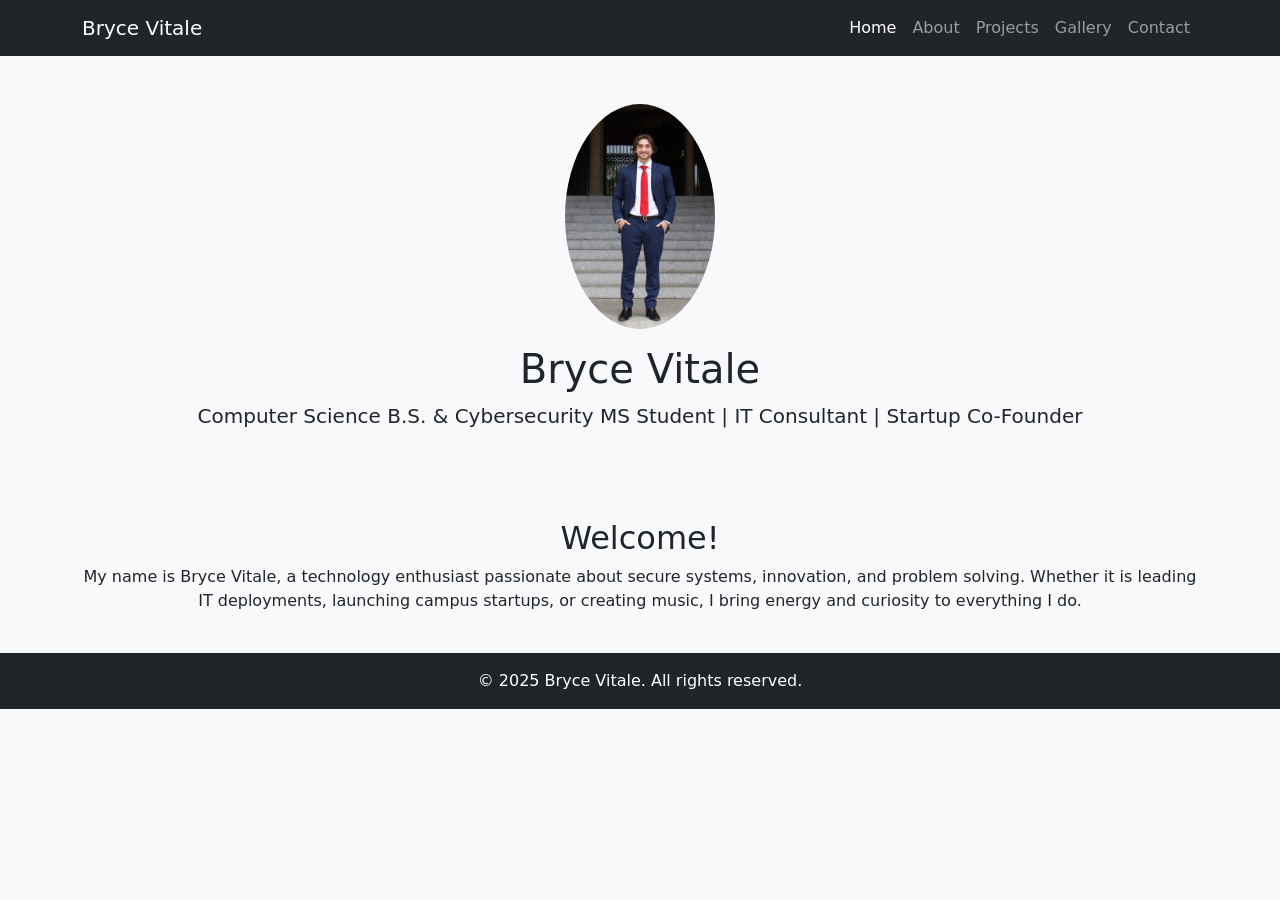
==== index.html @ 7ceeb969 "Add files via upload" ====
<!DOCTYPE html>
<html lang="en">
<head>
  <meta charset="UTF-8" />
  <meta name="viewport" content="width=device-width, initial-scale=1.0" />
  <title>Home | Bryce Vitale</title>
  <link href="https://cdn.jsdelivr.net/npm/bootstrap@5.3.0/dist/css/bootstrap.min.css" rel="stylesheet" />
  <link rel="stylesheet" href="style.css" />
</head>
<body>
  <nav class="navbar navbar-expand-lg navbar-dark bg-dark">
    <div class="container">
      <a class="navbar-brand" href="index.html">Bryce Vitale</a>
      <button class="navbar-toggler" type="button" data-bs-toggle="collapse" data-bs-target="#navbarNav">
        <span class="navbar-toggler-icon"></span>
      </button>
      <div class="collapse navbar-collapse" id="navbarNav">
        <ul class="navbar-nav ms-auto">
          <li class="nav-item"><a class="nav-link" href="index.html">Home</a></li>
          <li class="nav-item"><a class="nav-link" href="about.html">About</a></li>
          <li class="nav-item"><a class="nav-link" href="projects.html">Projects</a></li>
          <li class="nav-item"><a class="nav-link" href="gallery.html">Gallery</a></li>
          <li class="nav-item"><a class="nav-link" href="contact.html">Contact</a></li>
        </ul>
      </div>
    </div>
  </nav>
  <header class="text-center py-5 bg-light">
    <img src="Profile.JPG" class="rounded-circle" width="150" alt="Profile picture of Bryce Vitale" />
    <h1 class="mt-3">Bryce Vitale</h1>
    <p class="lead">Computer Science B.S. & Cybersecurity MS Student | IT Consultant | Startup Co-Founder</p>
  </header>
  <main class="container text-center py-4">
    <h2>Welcome!</h2>
    <p>My name is Bryce Vitale, a technology enthusiast passionate about secure systems, innovation, and problem solving. Whether it is leading IT deployments, launching campus startups, or creating music, I bring energy and curiosity to everything I do.</p>
  </main>
  <footer class="bg-dark text-white text-center py-3">&copy; 2025 Bryce Vitale. All rights reserved.</footer>
  <script src="https://code.jquery.com/jquery-3.7.1.min.js"></script>
  <script src="https://cdn.jsdelivr.net/npm/bootstrap@5.3.0/dist/js/bootstrap.bundle.min.js"></script>
  <script src="script.js"></script>
</body>
</html>
---- style.css ----
body {
  background-color: #f8f9fa;
}
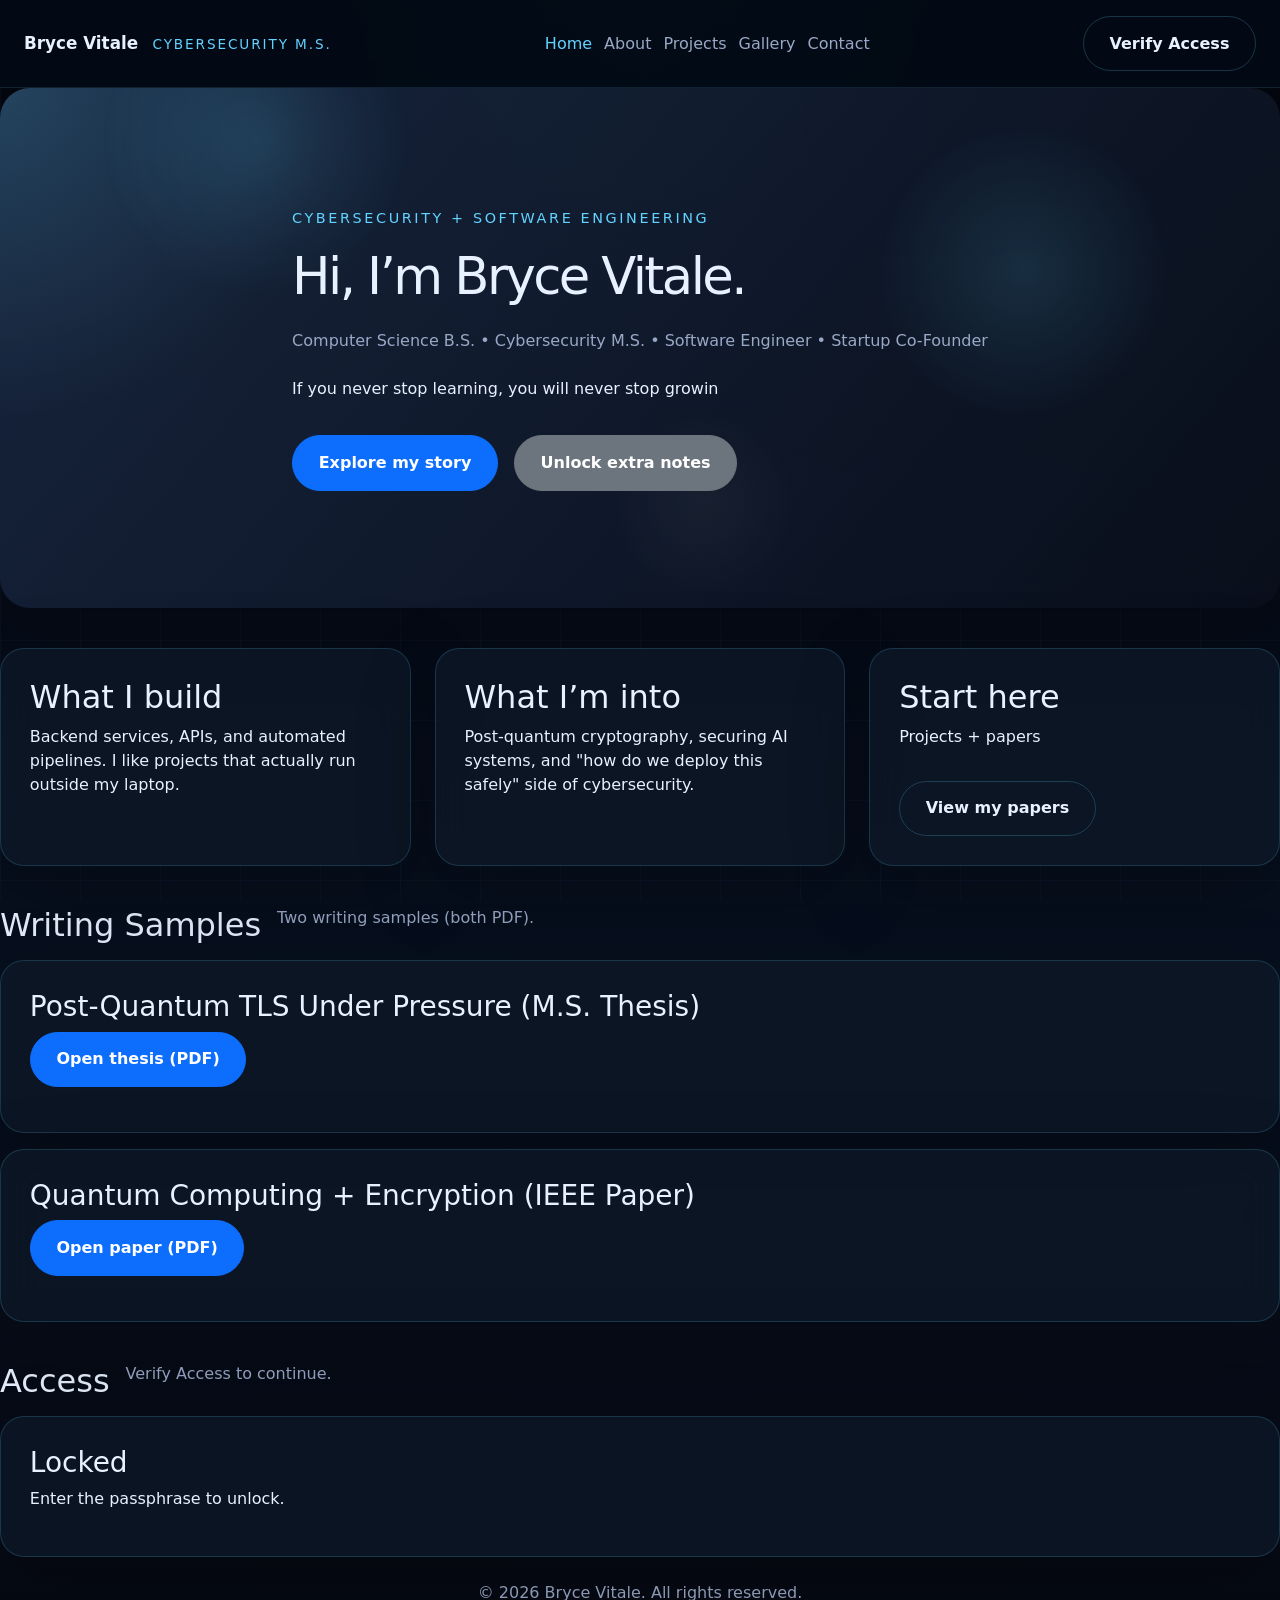
==== commit 2d089885: "Update site files" ====
--- a/index.html
+++ b/index.html
@@ -4,39 +4,121 @@
   <meta charset="UTF-8" />
   <meta name="viewport" content="width=device-width, initial-scale=1.0" />
   <title>Home | Bryce Vitale</title>
+  <meta name="description" content="Home page for Bryce Vitale. Cybersecurity and software engineering." />
   <link href="https://cdn.jsdelivr.net/npm/bootstrap@5.3.0/dist/css/bootstrap.min.css" rel="stylesheet" />
   <link rel="stylesheet" href="style.css" />
 </head>
 <body>
-  <nav class="navbar navbar-expand-lg navbar-dark bg-dark">
-    <div class="container">
-      <a class="navbar-brand" href="index.html">Bryce Vitale</a>
-      <button class="navbar-toggler" type="button" data-bs-toggle="collapse" data-bs-target="#navbarNav">
-        <span class="navbar-toggler-icon"></span>
-      </button>
-      <div class="collapse navbar-collapse" id="navbarNav">
-        <ul class="navbar-nav ms-auto">
-          <li class="nav-item"><a class="nav-link" href="index.html">Home</a></li>
-          <li class="nav-item"><a class="nav-link" href="about.html">About</a></li>
-          <li class="nav-item"><a class="nav-link" href="projects.html">Projects</a></li>
-          <li class="nav-item"><a class="nav-link" href="gallery.html">Gallery</a></li>
-          <li class="nav-item"><a class="nav-link" href="contact.html">Contact</a></li>
-        </ul>
+  <!-- home page -->
+  <!-- ** skip link ** -->
+  <a class="visually-hidden-focusable skip-link" href="#main-content">Skip to main content</a>
+  <div class="page-shell">
+    <!-- ** top nav ** -->
+    <nav class="topbar">
+      <div class="brand-row">
+        <a class="brand" href="index.html">Bryce Vitale</a>
+        <span class="brand-tag">Cybersecurity M.S.</span>
       </div>
+      <ul class="nav-links">
+        <li><a class="nav-link" href="index.html">Home</a></li>
+        <li><a class="nav-link" href="about.html">About</a></li>
+        <li><a class="nav-link" href="projects.html">Projects</a></li>
+        <li><a class="nav-link" href="gallery.html">Gallery</a></li>
+        <li><a class="nav-link" href="contact.html">Contact</a></li>
+      </ul>
+      <button class="btn btn-ghost auth-btn" id="authToggle" type="button">Verify Access</button>
+    </nav>
+
+    <main id="main-content">
+      <!-- ** hero ** -->
+      <section class="hero-section">
+        <div class="hero-grid"></div>
+        <div class="hero-copy">
+          <span class="eyebrow">Cybersecurity + Software Engineering</span>
+          <h1>Hi, I’m Bryce Vitale.</h1>
+          <p class="hero-lead">Computer Science B.S. • Cybersecurity M.S. • Software Engineer • Startup Co-Founder</p>
+          <p class="hero-quote" data-typing="If you never stop learning, you will never stop growing."></p>
+          <div class="hero-actions">
+            <a class="btn btn-primary" href="about.html">Explore my story</a>
+            <button class="btn btn-secondary" id="authOpen" type="button">Unlock extra notes</button>
+          </div>
+        </div>
+      </section>
+
+      <!-- ** quick cards ** -->
+      <section class="feature-grid">
+        <article class="glass-card">
+          <h2>What I build</h2>
+          <p>Backend services, APIs, and automated pipelines. I like projects that actually run outside my laptop.</p>
+        </article>
+        <article class="glass-card">
+          <h2>What I’m into</h2>
+          <p>Post-quantum cryptography, securing AI systems, and "how do we deploy this safely" side of cybersecurity.</p>
+        </article>
+        <article class="glass-card">
+          <h2>Start here</h2>
+          <p>Projects + papers </p>
+          <a class="btn btn-ghost mt-3" href="#papers">View my papers</a>
+        </article>
+      </section>
+
+      <!-- ** writing samples ** -->
+      <section class="panel" id="papers">
+        <div class="panel-header">
+          <h2>Writing Samples</h2>
+          <p>Two writing samples (both PDF).</p>
+        </div>
+        <div class="auth-panel">
+          <div class="panel-card">
+            <h3>Post-Quantum TLS Under Pressure (M.S. Thesis)</h3>
+            <p><a class="btn btn-primary" href="papers/Post_Quantum_TLS_Under_Pressure_Thesis.pdf" target="_blank" rel="noopener">Open thesis (PDF)</a></p>
+          </div>
+          <div class="panel-card">
+            <h3>Quantum Computing + Encryption (IEEE Paper)</h3>
+            <p><a class="btn btn-primary" href="papers/Quantum_Encryption_Hybrid_Paper.pdf" target="_blank" rel="noopener">Open paper (PDF)</a></p>
+          </div>
+        </div>
+      </section>
+
+      <!-- ** locked section ** -->
+      <section class="panel">
+        <div class="panel-header">
+          <h2>Access</h2>
+          <p>Verify Access to continue.</p>
+        </div>
+        <div class="auth-panel" id="authPanel">
+          <div class="panel-card">
+            <h3>Locked</h3>
+            <p>Enter the passphrase to unlock.</p>
+          </div>
+        </div>
+      </section>
+    </main>
+
+    <!-- ** footer ** -->
+    <footer class="site-footer">&copy; 2026 Bryce Vitale. All rights reserved.</footer>
+  </div>
+
+  <!-- ** verify access modal ** -->
+  <div class="modal-overlay hidden" id="authModal" role="dialog" aria-modal="true" aria-labelledby="authModalTitle">
+    <div class="modal-card">
+      <div class="modal-card-header">
+        <h2 id="authModalTitle">Authentication required</h2>
+        <p>Enter the passphrase to unlock.</p>
+      </div>
+      <form id="authForm" class="auth-form">
+        <label class="form-label" for="authInput">Passphrase</label>
+        <input class="form-control" id="authInput" type="password" autocomplete="current-password" required />
+        <div class="modal-actions">
+          <button class="btn btn-primary" type="submit">Unlock</button>
+          <button class="btn btn-ghost" type="button" id="authClose">Cancel</button>
+        </div>
+        <p class="hint">Access is stored in this browser.</p>
+      </form>
     </div>
-  </nav>
-  <header class="text-center py-5 bg-light">
-    <img src="Profile.JPG" class="rounded-circle" width="150" alt="Profile picture of Bryce Vitale" />
-    <h1 class="mt-3">Bryce Vitale</h1>
-    <p class="lead">Computer Science B.S. & Cybersecurity MS Student | IT Consultant | Startup Co-Founder</p>
-  </header>
-  <main class="container text-center py-4">
-    <h2>Welcome!</h2>
-    <p>My name is Bryce Vitale, a technology enthusiast passionate about secure systems, innovation, and problem solving. Whether it is leading IT deployments, launching campus startups, or creating music, I bring energy and curiosity to everything I do.</p>
-  </main>
-  <footer class="bg-dark text-white text-center py-3">&copy; 2025 Bryce Vitale. All rights reserved.</footer>
-  <script src="https://code.jquery.com/jquery-3.7.1.min.js"></script>
-  <script src="https://cdn.jsdelivr.net/npm/bootstrap@5.3.0/dist/js/bootstrap.bundle.min.js"></script>
-  <script src="script.js"></script>
+  </div>
+
+  <script src="https://cdn.jsdelivr.net/npm/bootstrap@5.3.0/dist/js/bootstrap.bundle.min.js" defer></script>
+  <script src="script.js" defer></script>
 </body>
-</html>
+</html>
--- a/style.css
+++ b/style.css
@@ -1,3 +1,509 @@
+:root {
+  color-scheme: dark;
+  --bg: #060712;
+  --surface: rgba(13, 22, 36, 0.92);
+  --surface-soft: rgba(18, 30, 50, 0.94);
+  --surface-strong: rgba(15, 23, 40, 0.98);
+  --text: #e7f1ff;
+  --muted: #99a8c6;
+  --accent: #62d3ff;
+  --accent-dark: #2cb5ff;
+  --border: rgba(98, 211, 255, 0.18);
+  --shadow: 0 24px 80px rgba(0, 0, 0, 0.24);
+}
+
+* {
+  box-sizing: border-box;
+}
+
+html {
+  scroll-behavior: smooth;
+}
+
 body {
-  background-color: #f8f9fa;
-}+  margin: 0;
+  min-height: 100vh;
+  font-family: Inter, ui-sans-serif, system-ui, -apple-system, BlinkMacSystemFont, "Segoe UI", sans-serif;
+  background: radial-gradient(circle at top, rgba(98, 211, 255, 0.12), transparent 22%), linear-gradient(180deg, #04060d 0%, #07101f 62%, #060912 100%);
+  color: var(--text);
+}
+
+body::before {
+  content: "";
+  position: fixed;
+  inset: 0;
+  background-image: linear-gradient(90deg, rgba(98, 211, 255, 0.03) 1px, transparent 1px), linear-gradient(180deg, rgba(98, 211, 255, 0.03) 1px, transparent 1px);
+  background-size: 80px 80px;
+  pointer-events: none;
+  z-index: 0;
+}
+
+.skip-link {
+  position: absolute;
+  left: 1rem;
+  top: 1rem;
+  padding: 0.75rem 1rem;
+  background: rgba(0, 0, 0, 0.84);
+  color: var(--text);
+  border-radius: 999px;
+  z-index: 20;
+  transform: translateY(-120%);
+  transition: transform 0.2s ease;
+}
+
+.skip-link:focus {
+  transform: translateY(0);
+}
+
+.page-shell {
+  position: relative;
+  z-index: 1;
+  min-height: 100vh;
+  display: flex;
+  flex-direction: column;
+}
+
+.topbar {
+  display: flex;
+  align-items: center;
+  justify-content: space-between;
+  gap: 1rem;
+  padding: 1rem 1.5rem;
+  background: rgba(3, 10, 21, 0.92);
+  border-bottom: 1px solid rgba(98, 211, 255, 0.12);
+  backdrop-filter: blur(16px);
+  position: sticky;
+  top: 0;
+  z-index: 10;
+}
+
+.brand-row {
+  display: flex;
+  align-items: center;
+  gap: 0.9rem;
+}
+
+.brand {
+  color: var(--text);
+  font-size: 1.05rem;
+  font-weight: 700;
+  text-decoration: none;
+}
+
+.brand-tag {
+  color: var(--accent);
+  font-size: 0.85rem;
+  letter-spacing: 0.14em;
+  text-transform: uppercase;
+}
+
+.nav-links {
+  display: flex;
+  flex-wrap: wrap;
+  gap: 0.75rem;
+  list-style: none;
+  margin: 0;
+  padding: 0;
+}
+
+.nav-link {
+  color: var(--muted);
+  text-decoration: none;
+  font-weight: 500;
+  transition: color 0.2s ease;
+}
+
+.nav-link:hover,
+.nav-link.active {
+  color: var(--accent);
+}
+
+.auth-btn {
+  border: 1px solid rgba(98, 211, 255, 0.18);
+  color: var(--text);
+}
+
+.content-shell {
+  width: min(1120px, calc(100% - 3rem));
+  margin: 0 auto;
+  padding: 2rem 0 3rem;
+}
+
+.hero-section {
+  min-height: 520px;
+  display: grid;
+  place-items: center;
+  padding: 3rem 1.5rem;
+  position: relative;
+  overflow: hidden;
+  border-radius: 30px;
+  background: radial-gradient(circle at top left, rgba(98, 211, 255, 0.18), transparent 24%), linear-gradient(130deg, rgba(24, 38, 63, 0.95), rgba(9, 15, 27, 0.96));
+  box-shadow: var(--shadow);
+}
+
+.hero-grid {
+  position: absolute;
+  inset: 0;
+  background-image: radial-gradient(circle at 20% 10%, rgba(98, 211, 255, 0.18), transparent 14%), radial-gradient(circle at 80% 35%, rgba(98, 211, 255, 0.16), transparent 14%), radial-gradient(circle at 55% 80%, rgba(255, 255, 255, 0.05), transparent 12%);
+  opacity: 0.8;
+  pointer-events: none;
+}
+
+.hero-copy {
+  position: relative;
+  z-index: 1;
+  max-width: 760px;
+  text-align: left;
+}
+
+.eyebrow {
+  display: inline-block;
+  margin-bottom: 1rem;
+  font-size: 0.9rem;
+  letter-spacing: 0.18em;
+  text-transform: uppercase;
+  color: var(--accent);
+}
+
+.hero-copy h1 {
+  font-size: clamp(2.5rem, 4vw, 4.5rem);
+  margin: 0;
+  letter-spacing: -0.05em;
+}
+
+.hero-lead,
+.hero-quote {
+  max-width: 760px;
+  margin-top: 1.25rem;
+  line-height: 1.75;
+  color: var(--muted);
+}
+
+.hero-quote {
+  color: var(--text);
+  font-weight: 500;
+}
+
+.hero-actions {
+  margin-top: 2rem;
+  display: flex;
+  flex-wrap: wrap;
+  gap: 1rem;
+}
+
+.btn {
+  border-radius: 999px;
+  padding: 0.92rem 1.6rem;
+  font-weight: 600;
+}
+
+.btn-ghost {
+  background: transparent;
+  border: 1px solid rgba(98, 211, 255, 0.22);
+  color: var(--text);
+}
+
+.feature-grid,
+.project-grid,
+.gallery-grid,
+.stacked-grid {
+  display: grid;
+  gap: 1.5rem;
+  margin-top: 2.5rem;
+}
+
+.feature-grid {
+  grid-template-columns: repeat(auto-fit, minmax(240px, 1fr));
+}
+
+.project-grid {
+  grid-template-columns: repeat(auto-fit, minmax(260px, 1fr));
+}
+
+.gallery-grid {
+  grid-template-columns: repeat(auto-fit, minmax(240px, 1fr));
+}
+
+.stacked-grid {
+  grid-template-columns: 1.4fr 0.9fr;
+}
+
+.glass-card,
+.panel-card,
+.project-card,
+.info-panel,
+.contact-panel {
+  background: var(--surface);
+  border: 1px solid var(--border);
+  border-radius: 24px;
+  box-shadow: var(--shadow);
+  padding: 1.8rem;
+  backdrop-filter: blur(18px);
+}
+
+.glass-card:hover,
+.project-card:hover,
+.info-panel:hover,
+.contact-panel:hover {
+  border-color: rgba(98, 211, 255, 0.34);
+}
+
+.glass-card h2,
+.project-card h2,
+.panel-header h2,
+.page-header h1 {
+  margin-top: 0;
+}
+
+.project-card {
+  transition: transform 0.25s ease, box-shadow 0.25s ease;
+}
+
+.project-card:hover {
+  transform: translateY(-8px);
+}
+
+.gallery-item {
+  position: relative;
+  overflow: hidden;
+  border-radius: 24px;
+}
+
+.gallery-item img {
+  width: 100%;
+  display: block;
+  transition: transform 0.35s ease;
+}
+
+.gallery-item:hover img {
+  transform: scale(1.05);
+}
+
+.gallery-item figcaption {
+  position: absolute;
+  left: 0;
+  right: 0;
+  bottom: 0;
+  padding: 1rem;
+  background: linear-gradient(180deg, transparent, rgba(3, 8, 17, 0.9));
+  color: var(--text);
+  font-size: 0.95rem;
+}
+
+.panel {
+  margin-top: 2.5rem;
+}
+
+.panel-header {
+  display: flex;
+  align-items: flex-start;
+  gap: 1rem;
+  margin-bottom: 1rem;
+}
+
+.panel-header h2 {
+  margin: 0;
+}
+
+.panel-header p {
+  margin: 0;
+  color: var(--muted);
+}
+
+.auth-panel {
+  display: grid;
+  gap: 1rem;
+}
+
+.panel-card h3 {
+  margin-top: 0;
+}
+
+.info-panel dl {
+  display: grid;
+  gap: 1rem;
+  margin: 0 0 1.5rem;
+}
+
+.info-panel dt {
+  color: var(--muted);
+  font-size: 0.9rem;
+}
+
+.info-panel dd {
+  margin: 0;
+  font-weight: 600;
+}
+
+.quote-block {
+  border-top: 1px solid rgba(98, 211, 255, 0.12);
+  padding-top: 1.25rem;
+  margin-top: 1.5rem;
+}
+
+.quote-block p {
+  margin: 0 0 0.5rem;
+}
+
+.quote-block span {
+  color: var(--accent);
+  font-size: 0.9rem;
+}
+
+.details-panel {
+  margin-top: 1rem;
+  border: 1px solid rgba(98, 211, 255, 0.14);
+  border-radius: 18px;
+  padding: 1rem;
+  background: rgba(255, 255, 255, 0.02);
+}
+
+.details-panel summary {
+  font-weight: 600;
+  cursor: pointer;
+}
+
+.details-panel ul {
+  margin: 0.75rem 0 0;
+  padding-left: 1.25rem;
+  color: var(--muted);
+}
+
+.page-header {
+  padding: 2.5rem 0 1rem;
+}
+
+.page-header h1 {
+  margin: 0.5rem 0 0;
+  font-size: clamp(2.2rem, 3.2vw, 3.6rem);
+}
+
+.page-header .hero-lead {
+  margin-top: 1rem;
+  color: var(--muted);
+}
+
+.contact-form {
+  display: grid;
+  gap: 1.25rem;
+}
+
+.form-row {
+  display: grid;
+  gap: 0.5rem;
+}
+
+.form-label {
+  font-weight: 600;
+  color: var(--text);
+}
+
+.form-control {
+  border-radius: 16px;
+  border: 1px solid rgba(98, 211, 255, 0.15);
+  background: rgba(2, 8, 18, 0.95);
+  color: var(--text);
+  padding: 0.95rem 1rem;
+}
+
+.form-control:focus {
+  outline: none;
+  border-color: var(--accent);
+  box-shadow: 0 0 0 3px rgba(98, 211, 255, 0.14);
+}
+
+.form-note {
+  color: var(--muted);
+  font-size: 0.95rem;
+}
+
+.site-footer {
+  margin-top: auto;
+  padding: 1.5rem 0;
+  text-align: center;
+  color: var(--muted);
+}
+
+.modal-overlay {
+  position: fixed;
+  inset: 0;
+  background: rgba(1, 5, 13, 0.88);
+  display: grid;
+  place-items: center;
+  padding: 1.5rem;
+  z-index: 50;
+}
+
+.modal-card {
+  width: min(520px, 100%);
+  border-radius: 28px;
+  background: rgba(9, 16, 30, 0.96);
+  border: 1px solid rgba(98, 211, 255, 0.14);
+  box-shadow: var(--shadow);
+  padding: 2rem;
+}
+
+.modal-card-header h2 {
+  margin: 0 0 0.5rem;
+}
+
+.modal-card-header p {
+  margin: 0;
+  color: var(--muted);
+}
+
+.auth-form {
+  display: grid;
+  gap: 1rem;
+  margin-top: 1.5rem;
+}
+
+.modal-actions {
+  display: flex;
+  gap: 1rem;
+  flex-wrap: wrap;
+}
+
+.hint {
+  margin: 0;
+  color: var(--muted);
+  font-size: 0.95rem;
+}
+
+.hidden {
+  display: none !important;
+}
+
+.input-error {
+  border-color: #ff6f6f !important;
+  animation: shake 0.25s ease;
+}
+
+@keyframes shake {
+  0%, 100% { transform: translateX(0); }
+  25% { transform: translateX(-6px); }
+  75% { transform: translateX(6px); }
+}
+
+@media (max-width: 860px) {
+  .topbar {
+    flex-direction: column;
+    align-items: stretch;
+  }
+  .nav-links {
+    justify-content: center;
+  }
+  .stacked-grid {
+    grid-template-columns: 1fr;
+  }
+}
+
+@media (max-width: 620px) {
+  .hero-section {
+    padding: 2rem 1rem;
+  }
+  .hero-actions {
+    flex-direction: column;
+    align-items: stretch;
+  }
+}
